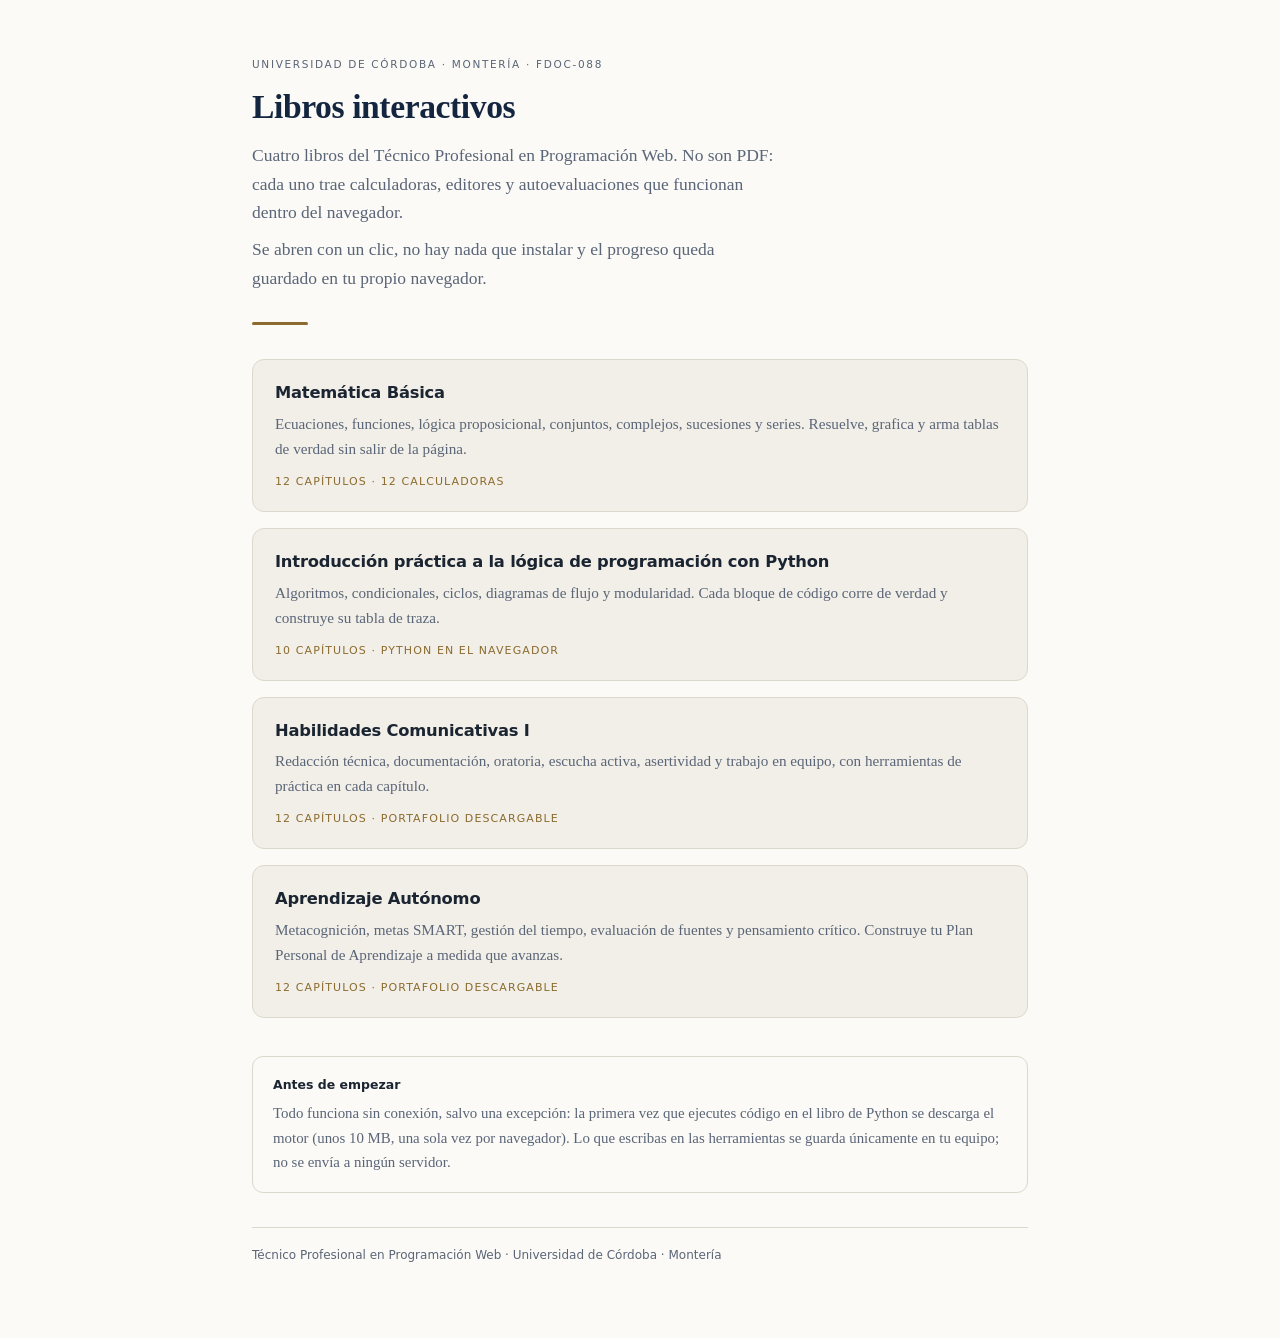
==== index.html @ 59027d28 "Portada de índice para GitHub Pages Página de entrada que enlaza los cuatro libros, con la advertenc" ====
<!DOCTYPE html>
<html lang="es">
<head>
<meta charset="utf-8">
<meta name="viewport" content="width=device-width, initial-scale=1">
<title>Libros interactivos · FDOC-088 · Universidad de Córdoba</title>
<meta name="description" content="Cuatro libros interactivos del programa Técnico Profesional en Programación Web de la Universidad de Córdoba. Se leen en el navegador, sin instalar nada.">
<style>
:root{
  --papel:#fbfaf7; --papel-2:#f2efe8; --linea:#ddd8cc;
  --tinta:#1b2431; --tinta-2:#5a6577;
  --noche:#14263f; --oro:#8b6b2e;
  --sans:system-ui,-apple-system,"Segoe UI",Roboto,"Helvetica Neue",sans-serif;
  --serif:"Charter","Bitstream Charter","Iowan Old Style","Palatino Linotype",Palatino,Georgia,serif;
}
@media (prefers-color-scheme: dark){
  :root{ --papel:#141821; --papel-2:#1c222e; --linea:#2c3442;
         --tinta:#e6e9ef; --tinta-2:#9aa5b6; --noche:#cfe0f5; --oro:#d9b979; }
}
*{box-sizing:border-box}
body{margin:0;background:var(--papel);color:var(--tinta);font-family:var(--serif);
  font-size:17.5px;line-height:1.64;-webkit-font-smoothing:antialiased}
.envoltura{max-width:820px;margin:0 auto;padding:56px 22px 72px}
.sello{font-family:var(--sans);font-size:10.5px;letter-spacing:.16em;text-transform:uppercase;
  color:var(--tinta-2);margin-bottom:14px}
h1{font-size:2.1rem;line-height:1.18;margin:0 0 14px;letter-spacing:-.4px;color:var(--noche)}
.entrada{color:var(--tinta-2);margin:0 0 8px;max-width:60ch}
.regla{height:3px;background:var(--oro);width:56px;border-radius:2px;margin:30px 0 34px}
.lista{display:grid;gap:16px}
a.libro{display:block;text-decoration:none;color:inherit;background:var(--papel-2);
  border:1px solid var(--linea);border-radius:12px;padding:20px 22px;
  transition:border-color .18s ease, transform .18s ease}
a.libro:hover,a.libro:focus-visible{border-color:var(--oro);transform:translateY(-2px)}
a.libro:focus-visible{outline:2.5px solid var(--oro);outline-offset:3px}
.libro b{display:block;font-family:var(--sans);font-size:1.02rem;font-weight:700;
  letter-spacing:-.2px;margin-bottom:5px}
.libro span{display:block;font-size:.95rem;color:var(--tinta-2)}
.libro em{display:block;font-family:var(--sans);font-style:normal;font-size:11px;
  letter-spacing:.1em;text-transform:uppercase;color:var(--oro);margin-top:11px}
.nota{margin-top:38px;padding:18px 20px;border:1px solid var(--linea);border-radius:11px;
  font-size:.93rem;color:var(--tinta-2)}
.nota b{font-family:var(--sans);font-size:12.5px;color:var(--tinta);display:block;margin-bottom:6px}
footer{margin-top:34px;font-family:var(--sans);font-size:12px;color:var(--tinta-2);
  border-top:1px solid var(--linea);padding-top:18px}
</style>
</head>
<body>
<div class="envoltura">
  <div class="sello">Universidad de Córdoba · Montería · FDOC-088</div>
  <h1>Libros interactivos</h1>
  <p class="entrada">Cuatro libros del Técnico Profesional en Programación Web. No son PDF: cada uno trae calculadoras, editores y autoevaluaciones que funcionan dentro del navegador.</p>
  <p class="entrada">Se abren con un clic, no hay nada que instalar y el progreso queda guardado en tu propio navegador.</p>

  <div class="regla"></div>

  <div class="lista">
    <a class="libro" href="Libros/Libro%20Interactivo/libro-interactivo-matematica-basica.html">
      <b>Matemática Básica</b>
      <span>Ecuaciones, funciones, lógica proposicional, conjuntos, complejos, sucesiones y series. Resuelve, grafica y arma tablas de verdad sin salir de la página.</span>
      <em>12 capítulos · 12 calculadoras</em>
    </a>
    <a class="libro" href="Libros/Libro%20Interactivo/libro-interactivo-logica-python.html">
      <b>Introducción práctica a la lógica de programación con Python</b>
      <span>Algoritmos, condicionales, ciclos, diagramas de flujo y modularidad. Cada bloque de código corre de verdad y construye su tabla de traza.</span>
      <em>10 capítulos · Python en el navegador</em>
    </a>
    <a class="libro" href="Libros/Libro%20Interactivo/libro-interactivo-habilidades-comunicativas.html">
      <b>Habilidades Comunicativas I</b>
      <span>Redacción técnica, documentación, oratoria, escucha activa, asertividad y trabajo en equipo, con herramientas de práctica en cada capítulo.</span>
      <em>12 capítulos · portafolio descargable</em>
    </a>
    <a class="libro" href="Libros/Libro%20Interactivo/libro-interactivo-aprendizaje-autonomo.html">
      <b>Aprendizaje Autónomo</b>
      <span>Metacognición, metas SMART, gestión del tiempo, evaluación de fuentes y pensamiento crítico. Construye tu Plan Personal de Aprendizaje a medida que avanzas.</span>
      <em>12 capítulos · portafolio descargable</em>
    </a>
  </div>

  <div class="nota">
    <b>Antes de empezar</b>
    Todo funciona sin conexión, salvo una excepción: la primera vez que ejecutes código en el libro de Python se descarga el motor (unos 10&nbsp;MB, una sola vez por navegador). Lo que escribas en las herramientas se guarda únicamente en tu equipo; no se envía a ningún servidor.
  </div>

  <footer>Técnico Profesional en Programación Web · Universidad de Córdoba · Montería</footer>
</div>
</body>
</html>
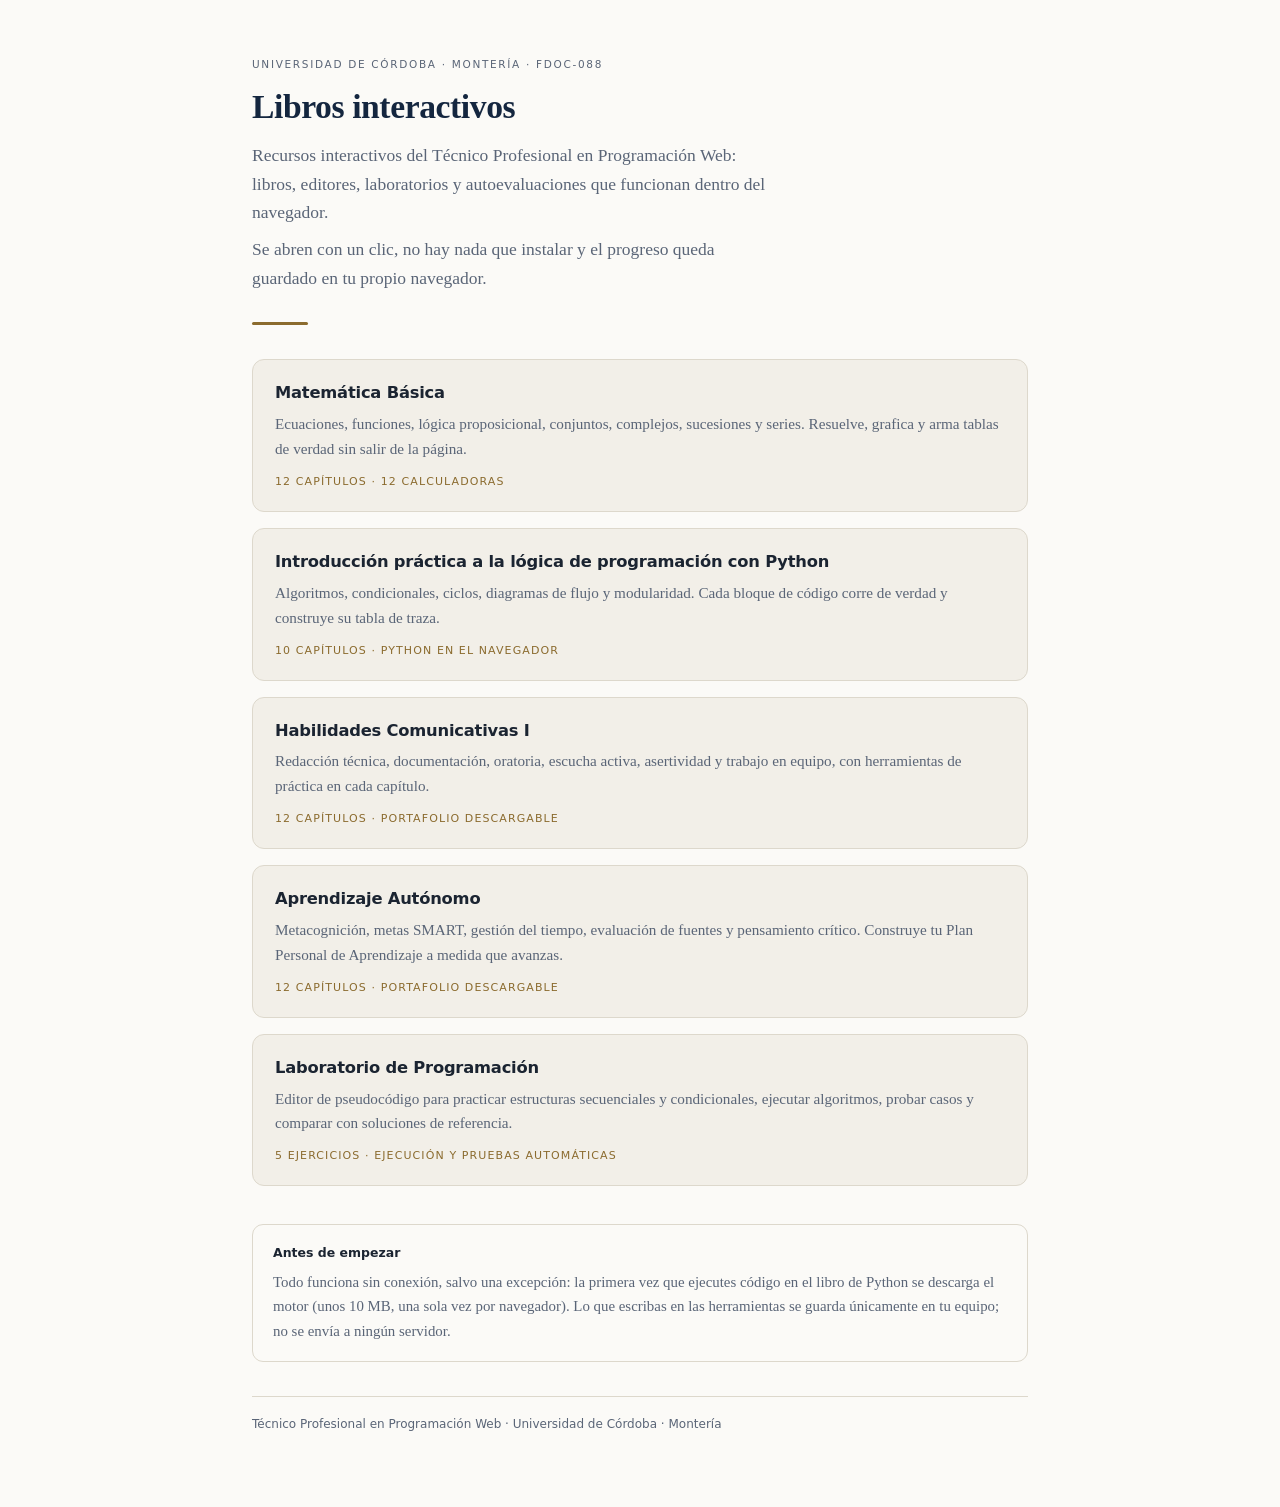
==== commit 23a4f218: "Agregar acceso al laboratorio de programación" ====
--- a/index.html
+++ b/index.html
@@ -4,7 +4,7 @@
 <meta charset="utf-8">
 <meta name="viewport" content="width=device-width, initial-scale=1">
 <title>Libros interactivos · FDOC-088 · Universidad de Córdoba</title>
-<meta name="description" content="Cuatro libros interactivos del programa Técnico Profesional en Programación Web de la Universidad de Córdoba. Se leen en el navegador, sin instalar nada.">
+<meta name="description" content="Recursos interactivos del programa Técnico Profesional en Programación Web de la Universidad de Córdoba. Se usan en el navegador, sin instalar nada.">
 <style>
 :root{
   --papel:#fbfaf7; --papel-2:#f2efe8; --linea:#ddd8cc;
@@ -48,7 +48,7 @@
 <div class="envoltura">
   <div class="sello">Universidad de Córdoba · Montería · FDOC-088</div>
   <h1>Libros interactivos</h1>
-  <p class="entrada">Cuatro libros del Técnico Profesional en Programación Web. No son PDF: cada uno trae calculadoras, editores y autoevaluaciones que funcionan dentro del navegador.</p>
+  <p class="entrada">Recursos interactivos del Técnico Profesional en Programación Web: libros, editores, laboratorios y autoevaluaciones que funcionan dentro del navegador.</p>
   <p class="entrada">Se abren con un clic, no hay nada que instalar y el progreso queda guardado en tu propio navegador.</p>
 
   <div class="regla"></div>
@@ -74,6 +74,11 @@
       <span>Metacognición, metas SMART, gestión del tiempo, evaluación de fuentes y pensamiento crítico. Construye tu Plan Personal de Aprendizaje a medida que avanzas.</span>
       <em>12 capítulos · portafolio descargable</em>
     </a>
+    <a class="libro" href="LaboratorioProgramacion/">
+      <b>Laboratorio de Programación</b>
+      <span>Editor de pseudocódigo para practicar estructuras secuenciales y condicionales, ejecutar algoritmos, probar casos y comparar con soluciones de referencia.</span>
+      <em>5 ejercicios · ejecución y pruebas automáticas</em>
+    </a>
   </div>
 
   <div class="nota">
